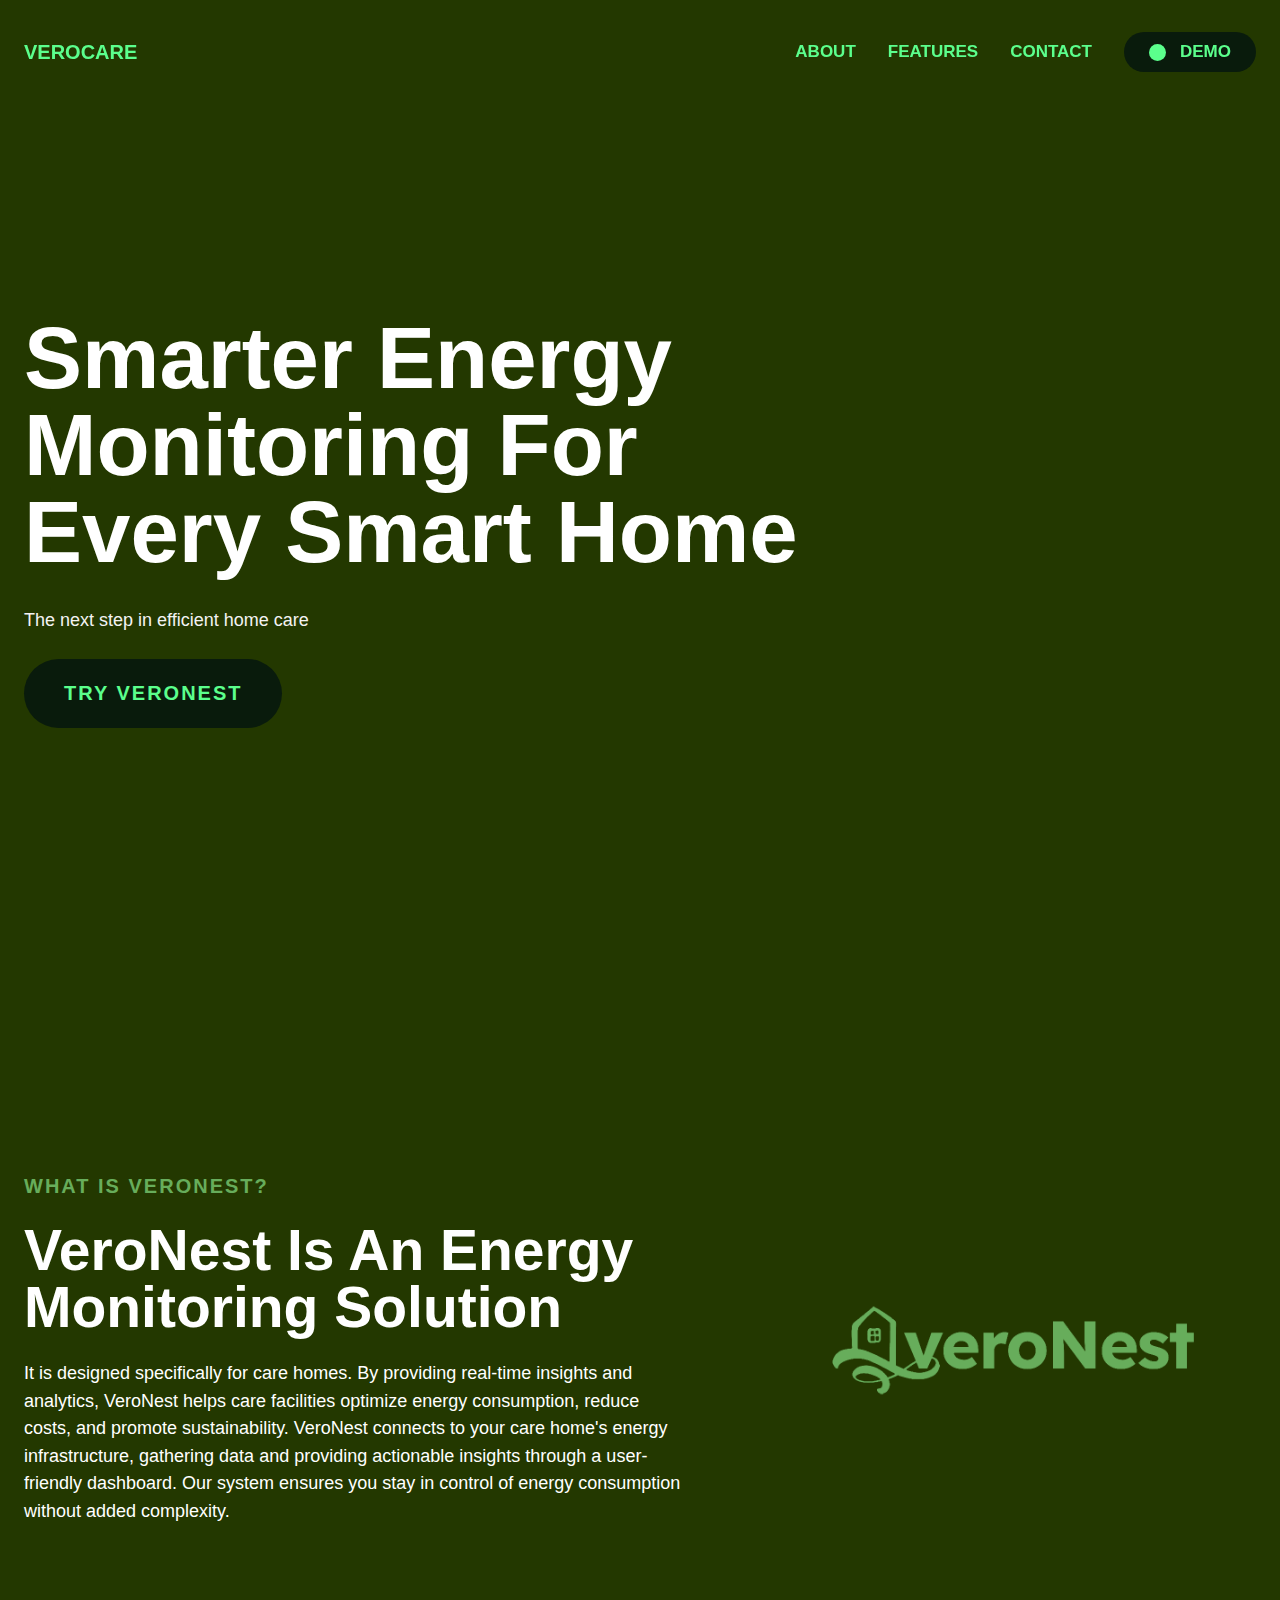
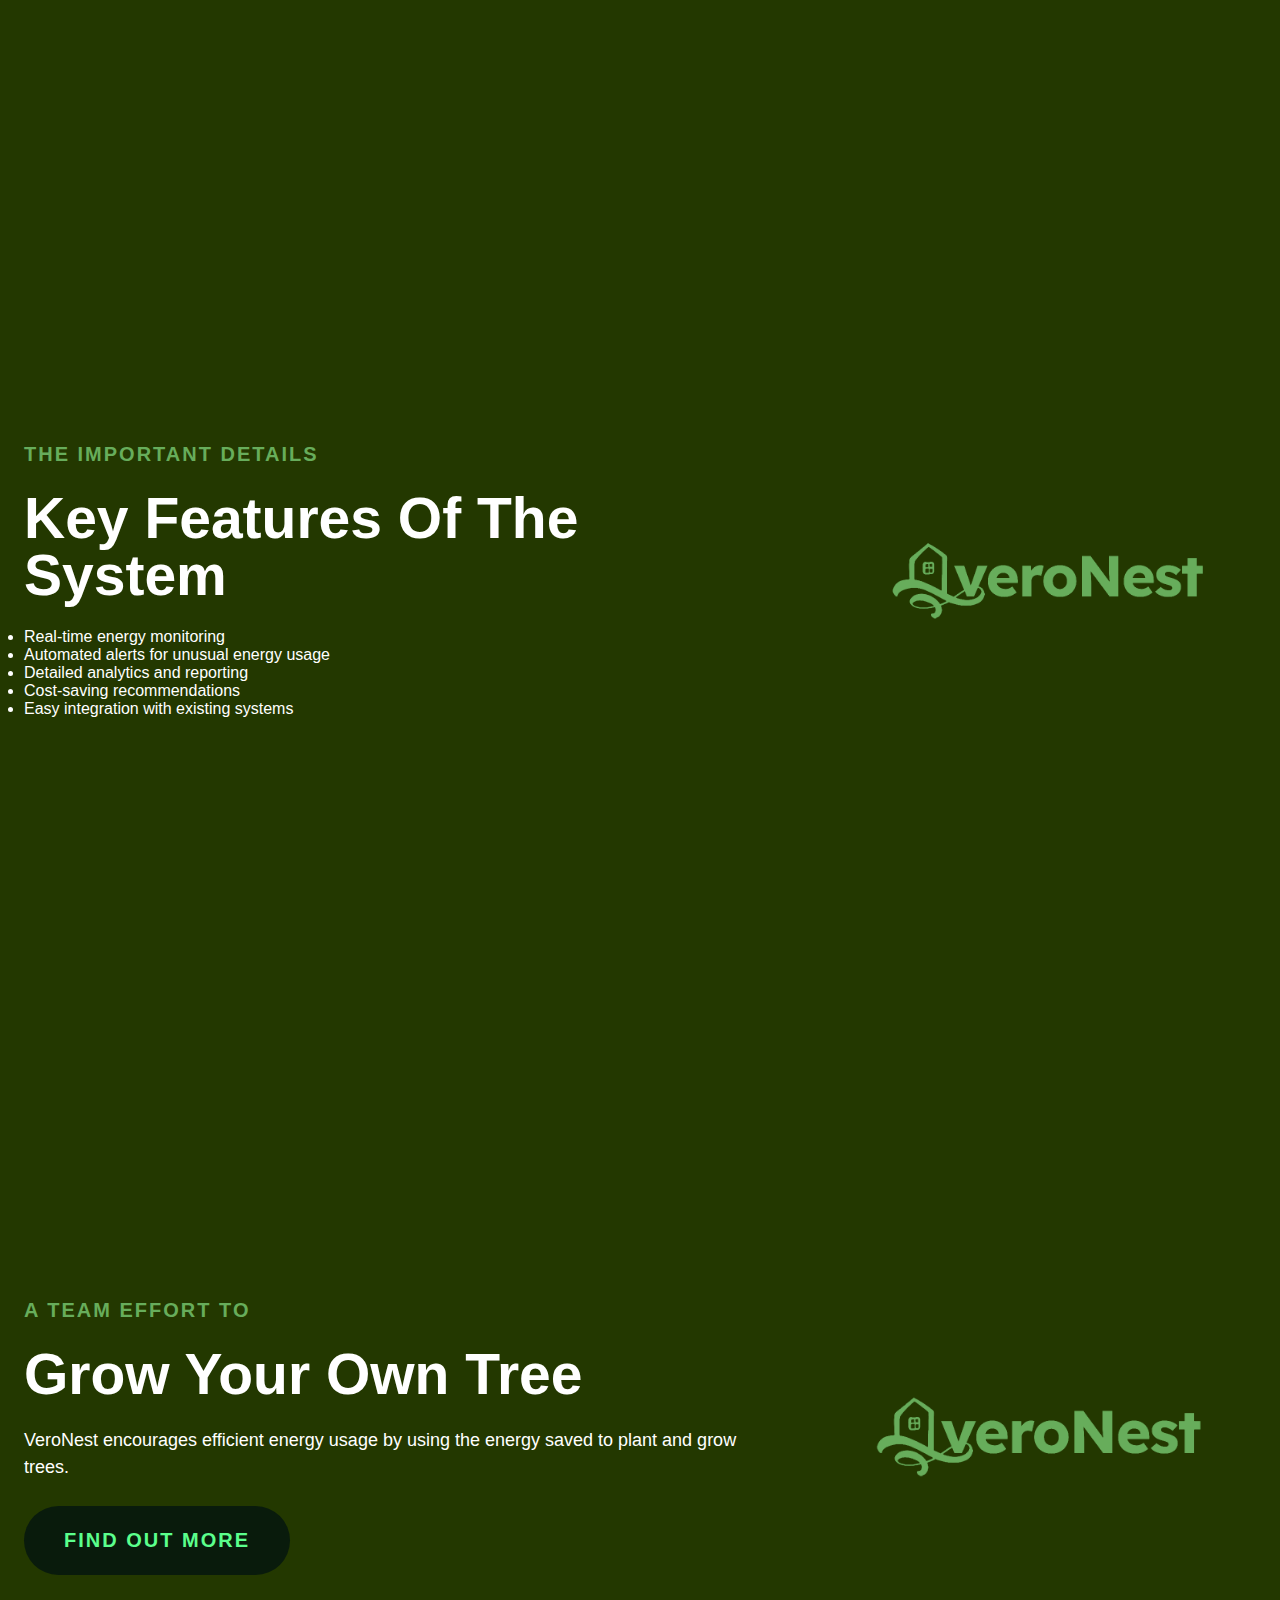
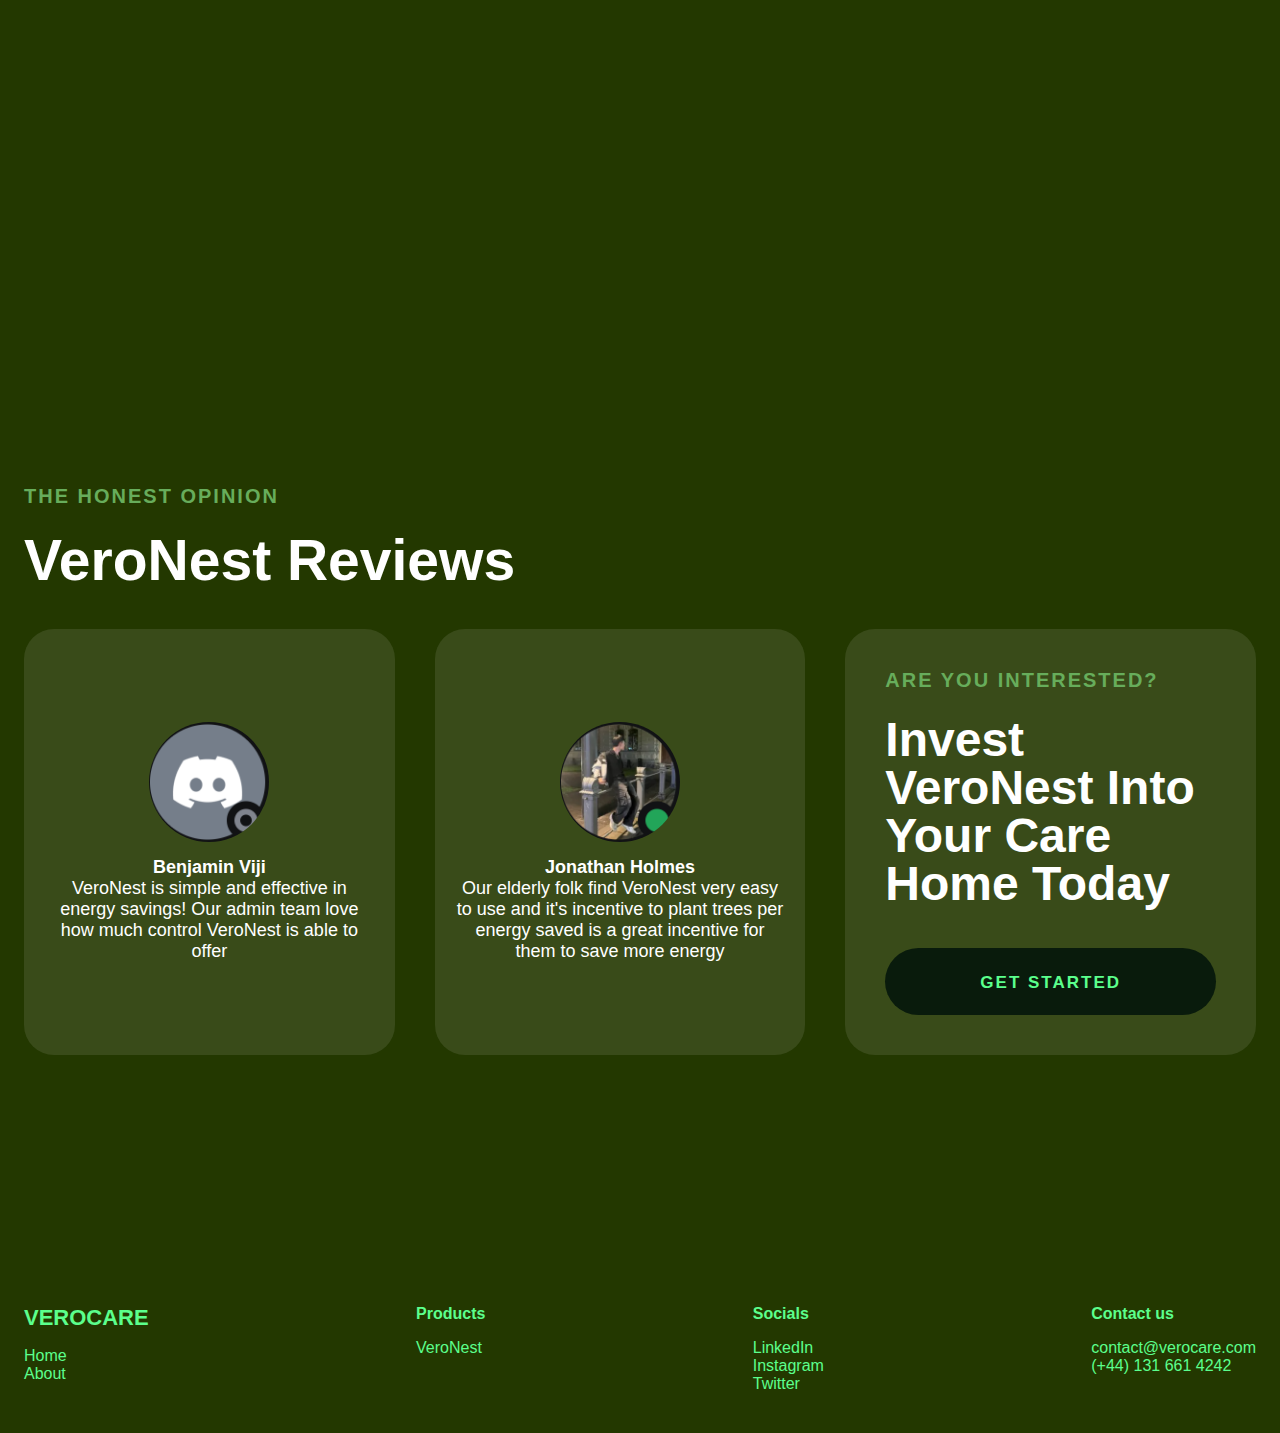
==== index.html @ 5e4a5651 "fixed index" ====
<!doctype html>
<html lang="en">
  <head>
    <meta charset="UTF-8" />
    <meta name="viewport" content="width=device-width, initial-scale=1.0" />
    <title>VeroCare</title>
    <link rel="stylesheet" href="veronest.css" />

    <style>
      @keyframes appear{
        from{
          opacity: 0;
          scale: 0.5;
        }
        to{
          opacity: 1;
          scale: 1;
        }
      }
        .hero-section,
        .feature-section,
        .testimonials-section{
        animation: appear 5s linear;
        animation-timeline: View();
        animation-range: entry 0 cover 50%;
      }
    </style>
  </head>
  <body>
    <div class="page-container">
      <div class="content-wrapper">
        <header>
          <nav class="main-nav">
            <div class="logo">
              <a href="index.html" class="logo">VeroCare</a>
            </div>
            <div class="nav-links">
              <a href="about.html" class="nav-link">about</a>
              <a href="features.html" class="nav-link">features</a>
              <a href="contact.html" class="nav-link">contact</a>
              <div class="demo-badge">
                <div class="demo-indicator"></div>
                <a href="https://care-home-eta.vercel.app/login" target="_blank" class="nav-link">DEMO</a>
              </div>
            </div>
          </nav>
        </header>

        <section class="hero-section">
          <h1 class="hero-title">
            Smarter Energy Monitoring for every smart home
          </h1>
          <p class="hero-subtitle">The next step in efficient home care</p>
          <button class="primary-button">
            <a href="https://care-home-eta.vercel.app/login" target="_blank" style="color: inherit;text-decoration: none;" >Try VeroNest</a>
          </button>
        </section>

        <section class="feature-section" id="about">
          <div class="feature-content">
            <p class="feature-tag">What is Veronest?</p>
            <h2 class="feature-title">
              VeroNest is an energy monitoring solution
            </h2>
            <p class="feature-description">
              It is designed specifically for care homes. By providing real-time
              insights and analytics, VeroNest helps care facilities optimize
              energy consumption, reduce costs, and promote sustainability.
              VeroNest connects to your care home's energy infrastructure,
              gathering data and providing actionable insights through a
              user-friendly dashboard. Our system ensures you stay in control of
              energy consumption without added complexity.
            </p>
          </div>
          <img
            src="images/veroNest_Green.png"
            alt="Veronest energy monitoring system"
            class="feature-image"
          />
        </section>

        <section class="feature-section reverse">
          <img
            src="images/veroNest_Green.png"
            alt="Veronest system details"
            class="feature-image"
          />
          <div class="feature-content">
            <p class="feature-tag">The important details</p>
            <h2 class="feature-title">Key Features of the system</h2>
            <p class="feature-description">
              <li class="feature-list-item">Real-time energy monitoring</li>
              <li class="feature-list-item">Automated alerts for unusual energy usage</li>
              <li class="feature-list-item">Detailed analytics and reporting</li>
              <li class="feature-list-item">Cost-saving recommendations</li>
              <li class="feature-list-item">Easy integration with existing systems</li>
            </p>
          </div>
        </section>

        <section class="feature-section">
          <div class="feature-content">
            <p class="feature-tag">A team effort to</p>
            <h2 class="feature-title">grow your own tree</h2>
            <p class="feature-description">
              VeroNest encourages efficient energy usage by using the energy
              saved to plant and grow trees.
            </p>
            <button class="primary-button">Find out more</button>
          </div>
          <img
            src="images/veroNest_Green.png"
            alt="Tree growing illustration"
            class="feature-image"
          />
        </section>

        <section class="testimonials-section">
          <p class="feature-tag">The honest opinion</p>
          <h2 class="feature-title">VeroNest Reviews</h2>
          <div class="testimonials-container">
            <div class="testimonial-card">
              <img src="images/alex.png" alt="Benjamin Viji" class="testimonial-image" />
              <p><strong>Benjamin Viji</strong></p>
              <p>VeroNest is simple and effective in energy savings! Our admin team love how much control VeroNest is able to offer</p>
            </div>
            <div class="testimonial-card">
              <img src="images/michael.png" alt="Jonathan Holmes" class="testimonial-image" />
              <p><strong>Jonathan Holmes</strong></p>
              <p>Our elderly folk find VeroNest very easy to use and it's incentive to plant trees per energy saved is a great incentive for them to save more energy</p>
            </div>
            <div class="cta-card">
              <p class="cta-tag">Are you interested?</p>
              <h2 class="cta-title">
                Invest VeroNest Into Your Care Home Today
              </h2>
              <button class="cta-button">
                <a href="contact.html" class="nav-link">Get Started</a>
              </button>
            </div>
          </div>
        </section>
            

        <footer class="main-footer">
          <div class="footer-content">
            <div class="footer-column">
              <h3 class="footer-logo">VeroCare</h3>
              <div class="footer-links">
                <span><a href="index.html" class="footer-links">Home</a></span>
                <br />
                <span><a href="#about" class="footer-links">About</a></span>
              </div>
            </div>
            <div class="footer-column">
              <h3 class="footer-heading">Products</h3>
              <div class="footer-links">
                <a href="https://care-home-eta.vercel.app/login" class="footer-links" target="_blank">VeroNest</a>
              </div>
            </div>
            <div class="footer-column">
              <h3 class="footer-heading">Socials</h3>
              <div class="footer-links">
                <span> <a href="#" class="footer-links">LinkedIn</a> </span>
                <br />
                <span><a href="#" class="footer-links">Instagram</a> </span>
                <br />
                <span><a href="#" class="footer-links">Twitter</a> </span>
              </div>
            </div>
            <div class="footer-column">
              <h3 class="footer-heading">Contact us</h3>
              <div class="footer-links">
                <span>contact@verocare.com</span>
                <br />
                <span>(+44) 131 661 4242</span>
              </div>
            </div>
          </div>
        </footer>
      </div>
    </div>
  </body>
</html>
---- veronest.css ----
/* Base styles */
* {
    margin: 0;
    padding: 0;
    box-sizing: border-box;
  }
  
  body {
    font-family: Helvetica, sans-serif, Arial;
    color: #ffffff;
    background-color: #233800;
    overflow-x: hidden;
  }
  
  .page-container {
    position: relative;
    width: 100%;
    min-height: 100vh;
  }
  
  .content-wrapper {
    max-width: 1440px;
    margin-left: auto;
    margin-right: auto;
    padding-left: 24px;
    padding-right: 24px;
    position: relative;
  }
  
  /* Navigation */
  .main-nav {
    position: sticky;
  top: 0; /* Stick to the top of the page */
  z-index: 1000; /* Ensure it stays above other elements */
    display: flex;
    justify-content: space-between;
    align-items: center;
    padding-top: 32px;
    padding-bottom: 32px;
  }
  
  .logo {
    color: #5bff8c;
    font-size: 20px;
    font-weight: 700;
    text-transform: uppercase;
    text-decoration: none;
  }
  
  .nav-links {
    display: flex;
    align-items: center;
    gap: 32px;
  }
  
  .nav-link {
    color: #5bff8c;
    font-size: 17px;
    font-weight: 700;
    text-transform: uppercase;
    text-decoration: none;
  }
  
  .demo-badge {
    display: flex;
    align-items: center;
    gap: 14px;
    background-color: #091b0c;
    border-radius: 60px;
    padding: 10px 25px;
  }
  
  .demo-indicator {
    width: 17px;
    height: 17px;
    border-radius: 9999px;
    background-color: #5bff8c;
  }
  
  .demo-text {
    color: #5bff8c;
    font-size: 16px;
    font-weight: 600;
  }

  
  /* Hero Section */
  .hero-section {
    margin-top: 80px;
    max-width: 781px;
  }
  
  .hero-title {
    font-size: 87px;
    font-weight: 700;
    line-height: 100%;
    text-transform: capitalize;
  }
  
  .hero-subtitle {
    margin-top: 32px;
    color: #f3f3f3;
    font-size: 18px;
    font-family: Roboto, sans-serif;
    line-height: 27.5px;
  }
  
  .primary-button {
    margin-top: 24px;
    background-color: #091b0c;
    color: #5bff8c;
    font-size: 20px;
    font-weight: 600;
    text-transform: uppercase;
    letter-spacing: 2px;
    padding: 23px 40px;
    border-radius: 83px;
    border: none;
    cursor: pointer;
    text-decoration: none;
  }
  
  /* Feature Sections */
  .feature-section {
    display: flex;
    align-items: center;
    gap: 80px;
    margin-top: 120px;
  }
  
  .feature-section.reverse {
    flex-direction: row-reverse;
  }
  
  .feature-content {
    flex: 1;
  }
  
  .feature-tag {
    color: #67ad5b;
    font-size: 20px;
    font-weight: 600;
    text-transform: uppercase;
    letter-spacing: 2px;
  }
  
  .feature-title {
    margin-top: 24px;
    font-size: 57px;
    font-weight: 700;
    line-height: 100%;
    text-transform: capitalize;
  }
  
  .feature-description {
    margin-top: 24px;
    font-size: 18px;
    font-family: Roboto, sans-serif;
    line-height: 27.5px;
  }
  
  .feature-image {
    width: 434px;
    height: 536px;
    object-fit: contain;
  }
  
  .feature-section:nth-child(3) .feature-image,
  .feature-section:nth-child(4) .feature-image {
    width: 485px;
    height: 485px;
  }
  
  .feature-section:nth-child(4) .feature-image {
    width: 416px;
    height: 416px;
  }
  
    /* Testimonials Section */
    .testimonials-section {
      margin-top: 120px;
    }
    
    .testimonials-container {
      display: flex;
      flex-wrap: wrap;
      gap: 40px;
      margin-top: 40px;
    }
    
    .testimonial-card {
      flex: 1;
      min-height: auto;
      padding: 20px;
      background: #394b19;
      border-radius: 30px;
      display: flex;
      flex-direction: column;
      justify-content: center;
      align-items: center;
    }
    
    .testimonial-card p {
      font-size: 18px;
      color: #ffffff;
      text-align: center;
    }
    
    .testimonial-svg {
      width: 274px;
      height: 264px;
    }

    .testimonial-image {
      width: 120px;  /* Adjust the size of the image */
      height: 120px; /* Maintain aspect ratio */
      border-radius: 50%; /* Circle the image */
      margin-bottom: 15px; /* Add space between the image and the review text */
    }
    
    /* Ensuring testimonial box expands based on content */
    .testimonial-card {
      flex-grow: 1;
      width: 100%;
      max-width: 500px;
      min-height: auto;
      height: auto;
    }
    
    @media (max-width: 991px) {
      .testimonials-container {
        flex-direction: column;
      }
      
      .testimonial-card {
        max-width: 100%;
      }
    }
  
  .cta-card {
    background:#394b19;
    border-radius: 30px;
    padding: 40px;
    flex: 1;
  }
  
  .cta-tag {
    color: #67ad5b;
    font-size: 20px;
    font-weight: 600;
    text-transform: uppercase;
    letter-spacing: 2px;
  }
  
  .cta-title {
    margin-top: 24px;
    font-size: 48px;
    font-weight: 700;
    line-height: 100%;
    text-transform: capitalize;
  }
  
  .cta-button {
    margin-top: 40px;
    background-color: #091b0c;
    color: #5bff8c;
    font-size: 20px;
    font-weight: 600;
    text-transform: uppercase;
    letter-spacing: 2px;
    padding: 22px 71px;
    border-radius: 36px;
    width: 100%;
    border: none;
    cursor: pointer;
  }
  
  /* Footer */
  .main-footer {
    margin-top: 120px;
    padding-bottom: 40px;
  }
  
  .footer-content {
    display: flex;
    justify-content: space-between;
  }
  
  .footer-logo {
    color: #5bff8c;
    font-size: 22px;
    font-weight: 600;
    text-transform: uppercase;
  }
  
  .footer-heading {
    color: #5bff8c;
    font-size: 16px;
    font-weight: 600;
  }
  
  .footer-links {
    margin-top: 16px;
    color: #5bff8c;
    font-size: 16px;
    font-family: Roboto, sans-serif;
    text-decoration: none;
  }
  
  /* Media Queries */
  @media (max-width: 991px) {
    .feature-section {
      flex-direction: column;
      gap: 40px;
    }
  
    .feature-section.reverse {
      flex-direction: column;
    }
  
    .hero-title {
      font-size: 60px;
    }
  
    .feature-title {
      font-size: 40px;
    }
  
    .cta-title {
      font-size: 36px;
    }
  
    .testimonials-container {
      flex-direction: column;
    }
  
    .footer-content {
      flex-direction: column;
      gap: 40px;
    }
  
    .feature-image {
      max-width: 100%;
    }
  }
  
  @media (max-width: 640px) {
    .main-nav {
      padding-top: 20px;
      padding-bottom: 20px;
    }
  
    .nav-links {
      display: none;
    }
  
    .mobile-menu-button {
      display: block;
    }
  
    .hero-section {
      margin-top: 40px;
    }
  
    .hero-title {
      font-size: 40px;
    }
  
    .feature-title {
      font-size: 32px;
    }
  
    .cta-title {
      font-size: 28px;
    }
  }
  

  /*contact form css*/
  nav ul {
    list-style: none;
    display: flex;
    gap: 20px;
}

nav ul li {
    display: inline;
}

nav ul li a {
    text-decoration: none;
    color: #333;
    font-weight: bold;
    transition: color 0.3s ease-in-out;
}

nav ul li a:hover {
    color: #67AD5B;
}

/* Hero Section */
.hero {
    text-align: center;
    padding: 80px 20px;
    background: linear-gradient(to right, #233800, #233800);
    color: #fff;
    
}

.hero h2 {
    font-size: 36px;
    margin-bottom: 10px;
}

.hero p {
    font-size: 18px;
    margin-bottom: 20px;
}

.btn {
    display: inline-block;
    padding: 12px 24px;
    background: #fff;
    color: #67AD5B;
    text-decoration: none;
    font-weight: bold;
    border-radius: 5px;
    transition: 0.3s ease-in-out;
}

.btn:hover {
    background: #f1f1f1;
}

/* Overview Section */
.overview {
    display: flex;
    align-items: center;
    justify-content: space-between;
    padding: 50px;
    background: #fff;
}

.overview .content {
    max-width: 50%;
    
}

.overview h3 {
    font-size: 28px;
}

.overview img {
    max-width: 40%;
    border-radius: 10px;
}

/* Features Section */
.features {
    display: flex;
    flex-wrap: wrap;
    gap: 20px;
    padding: 50px;
    background: #233800;
}

.feature {
    flex: 1 1 45%;
    padding: 20px;
    background: #67ad5b;
    border-radius: 8px;
    box-shadow: 0 4px 6px rgba(0, 0, 0, 0.1);
}

.feature h3 {
    font-size: 24px;
    margin-bottom: 10px;
}

/* Contact Form */
.contact-form {
    text-align: center;
    padding: 50px;
    background: #233800;
}

.contact-form h3 {
    font-size: 28px;
    margin-bottom: 20px;
}

form {
    display: flex;
    flex-direction: column;
    gap: 15px;
    max-width: 400px;
    margin: 0 auto;
}

input, textarea {
    width: 100%;
    padding: 10px;
    border: 1px solid #ccc;
    border-radius: 5px;
}

button {
    padding: 12px;
    background: #67AD5B;
    color: #fff;
    border: none;
    border-radius: 5px;
    font-weight: bold;
    cursor: pointer;
    transition: 0.3s ease-in-out;
}

button:hover {
    background: #67AD5B;
}

/* Team Section */
.team {
    text-align: center;
    padding: 50px;
    background: ##233800;
}

.team h3 {
    font-size: 28px;
    margin-bottom: 30px;
    
}

.team-member {
    display: inline-block;
    margin: 20px;
    text-align: center;
}

.team-member img {
    width: 120px;
    height: 120px;
    border-radius: 50%;
    margin-bottom: 10px;
}

/* Add padding between sections */
.hero-section,
.feature-section,
.testimonials-section{
  padding: 130px 0; /* Adjust the top and bottom padding */
}
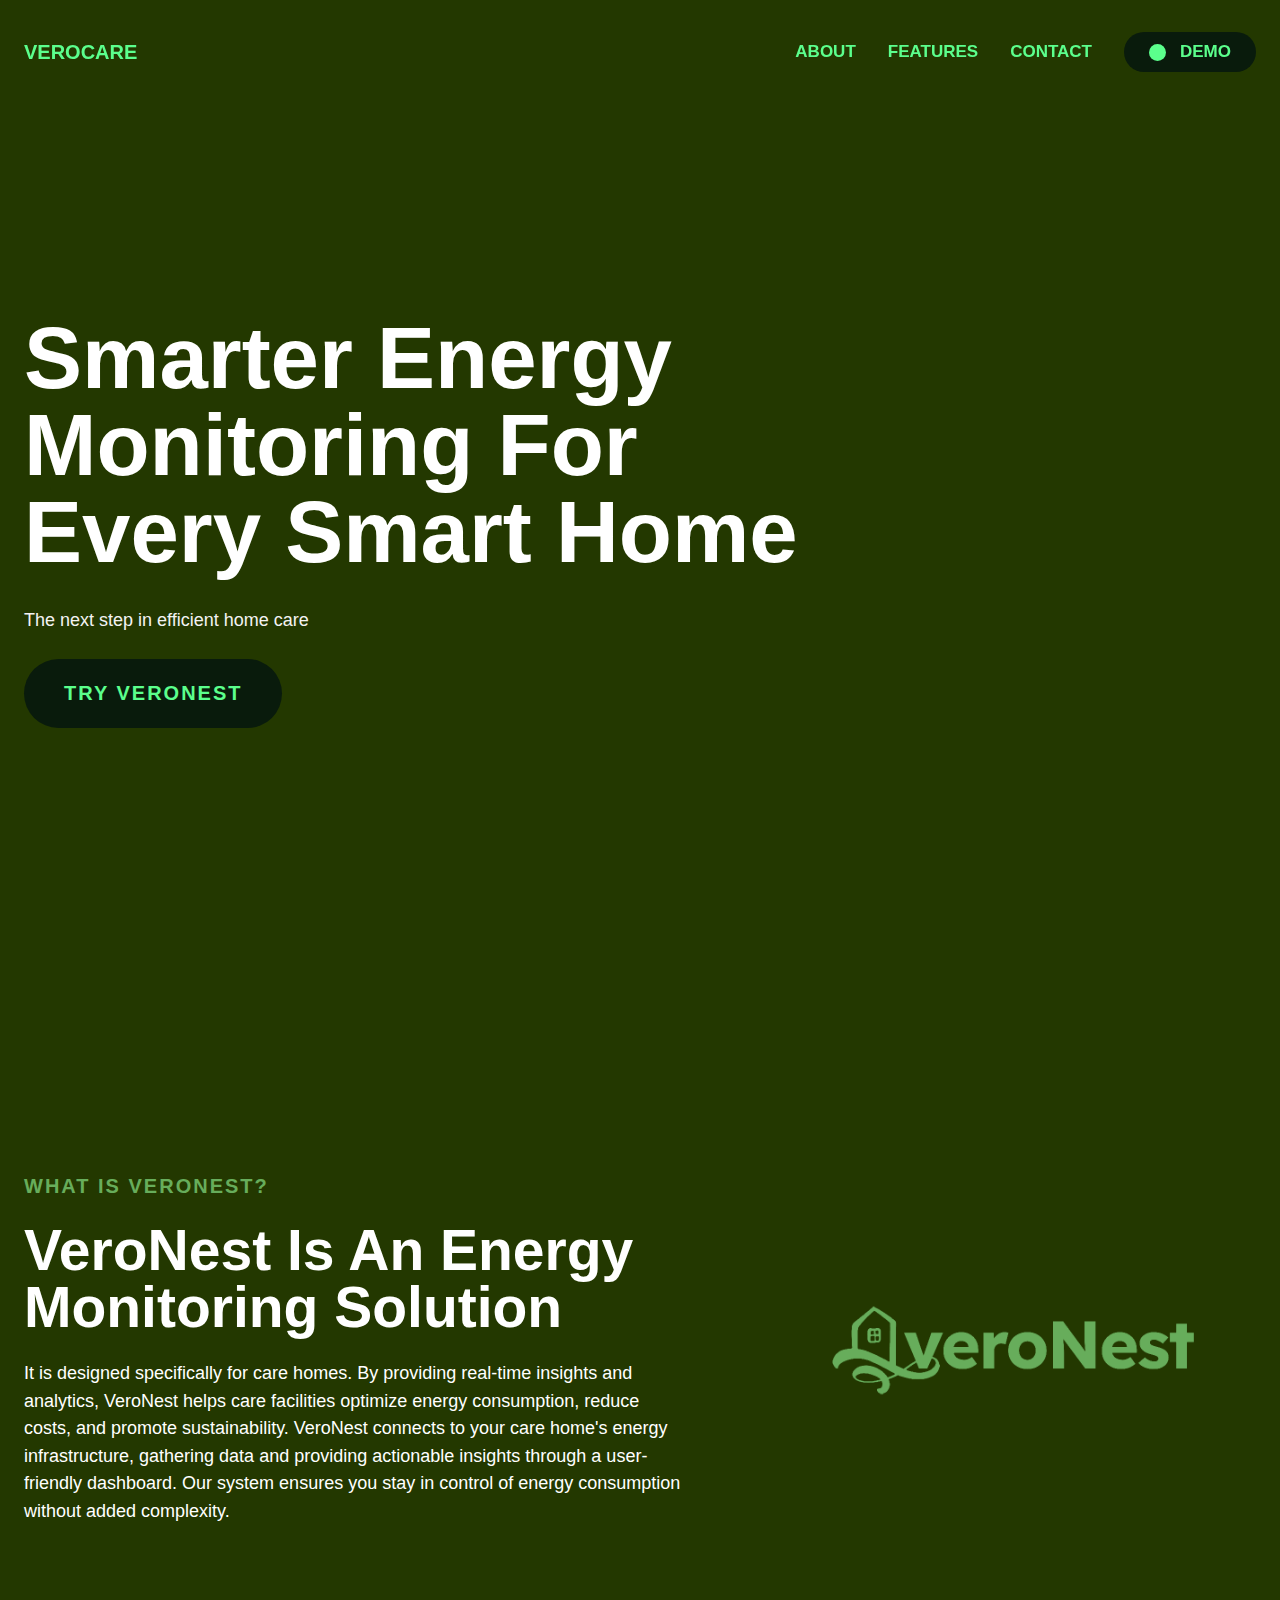
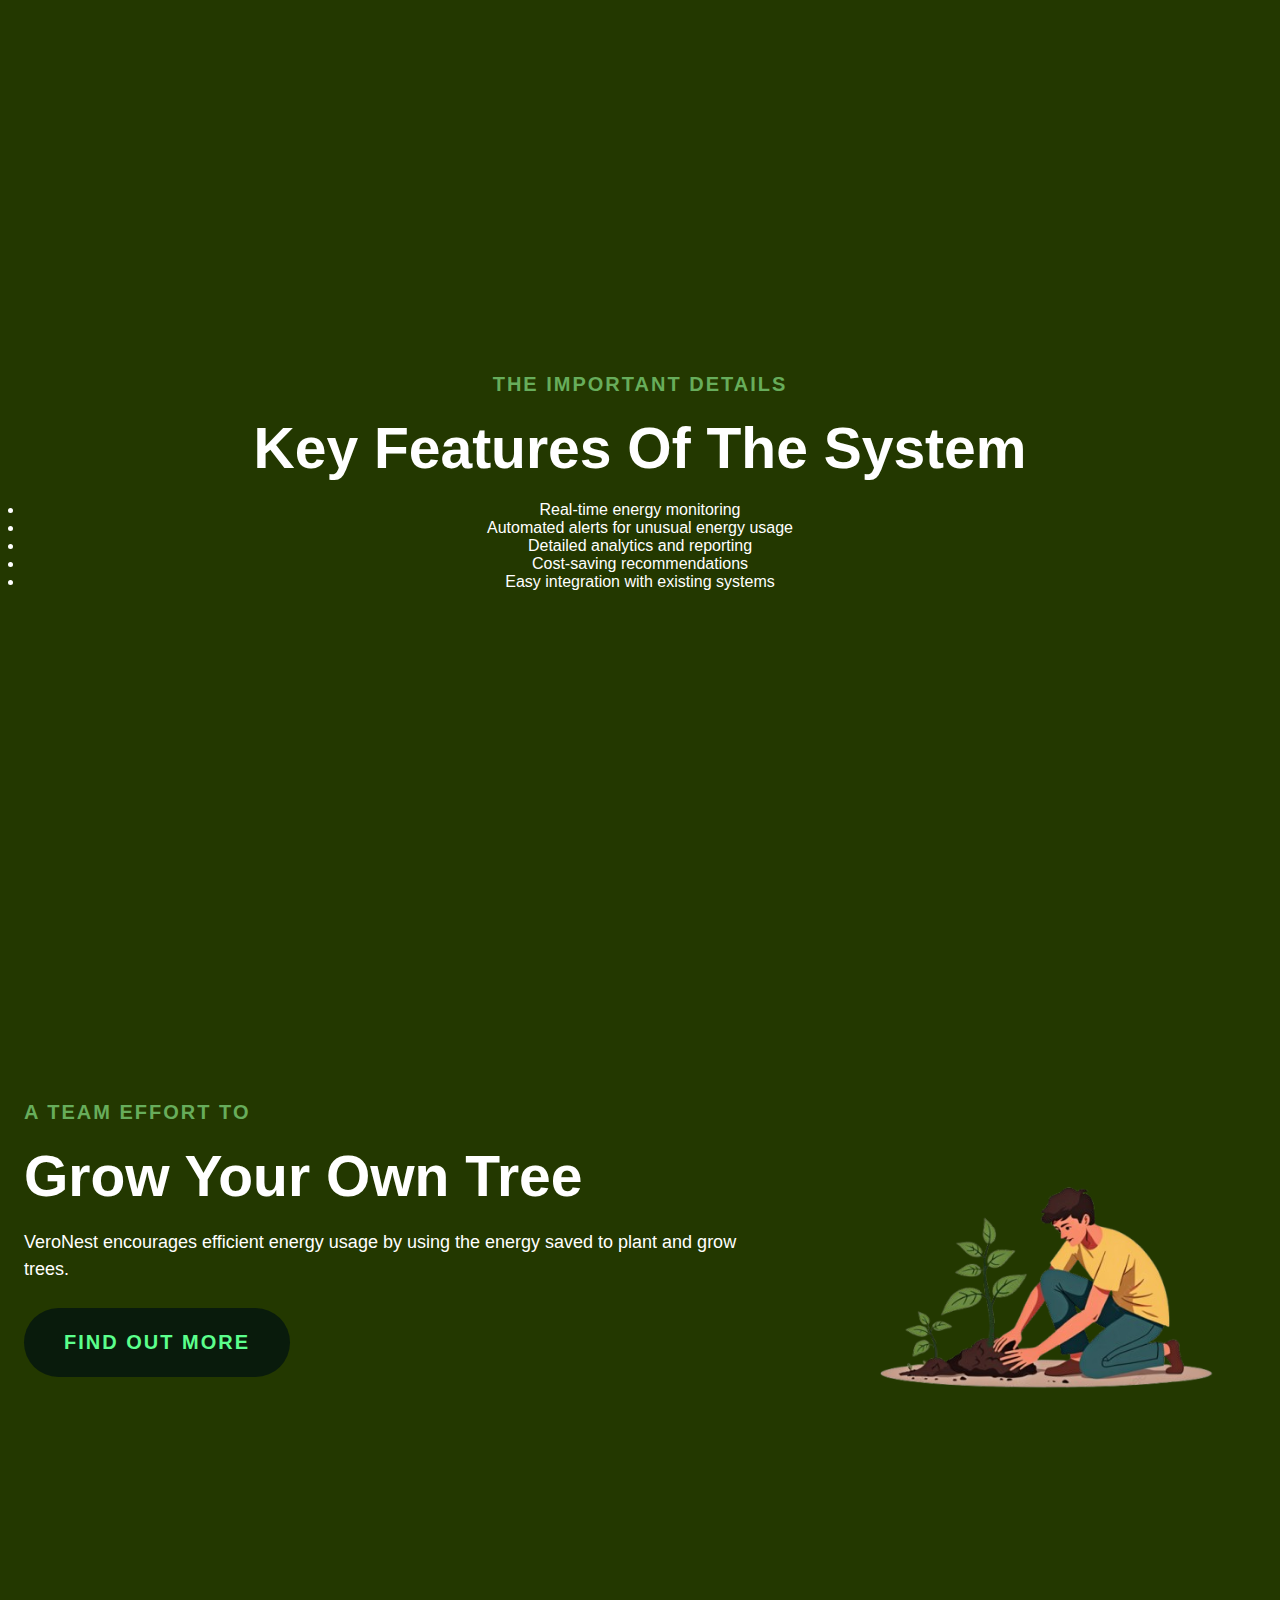
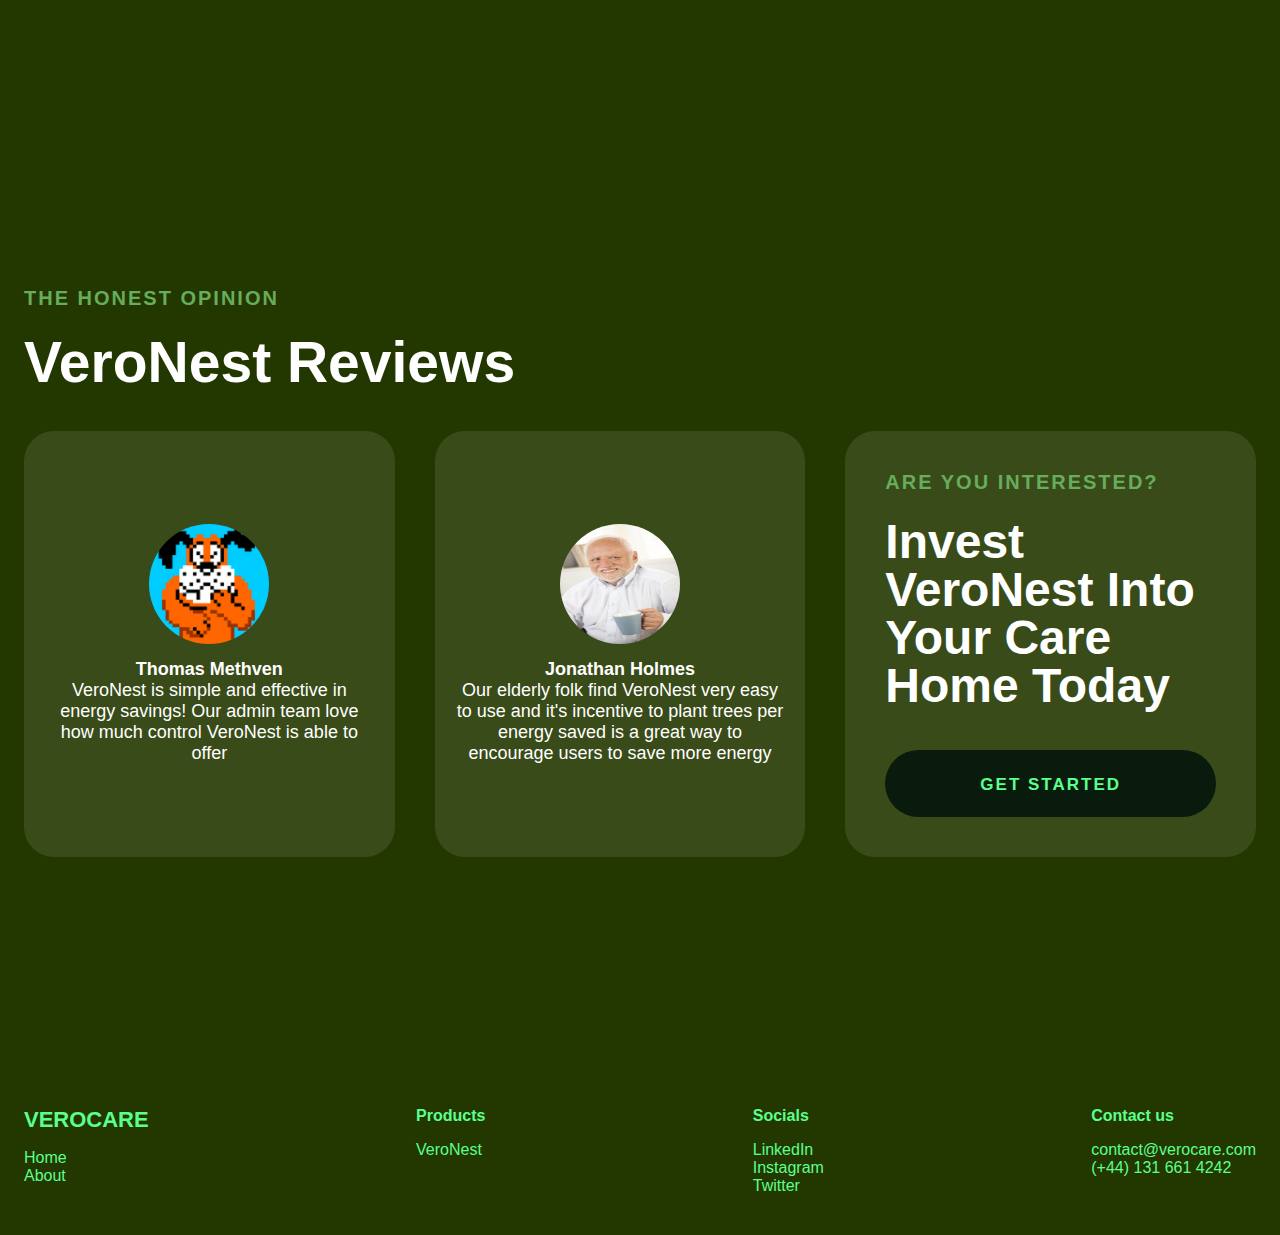
==== commit c078496a: "Completion" ====
--- a/index.html
+++ b/index.html
@@ -80,20 +80,15 @@
         </section>
 
         <section class="feature-section reverse">
-          <img
-            src="images/veroNest_Green.png"
-            alt="Veronest system details"
-            class="feature-image"
-          />
           <div class="feature-content">
-            <p class="feature-tag">The important details</p>
-            <h2 class="feature-title">Key Features of the system</h2>
+            <p class="feature-tag" style="text-align: center;">The important details</p>
+            <h2 class="feature-title" style="text-align: center;">Key Features of the system</h2>
             <p class="feature-description">
-              <li class="feature-list-item">Real-time energy monitoring</li>
-              <li class="feature-list-item">Automated alerts for unusual energy usage</li>
-              <li class="feature-list-item">Detailed analytics and reporting</li>
-              <li class="feature-list-item">Cost-saving recommendations</li>
-              <li class="feature-list-item">Easy integration with existing systems</li>
+              <li class="feature-list-item" style="text-align: center;">Real-time energy monitoring</li>
+              <li class="feature-list-item" style="text-align: center;">Automated alerts for unusual energy usage</li>
+              <li class="feature-list-item" style="text-align: center;">Detailed analytics and reporting</li>
+              <li class="feature-list-item" style="text-align: center;">Cost-saving recommendations</li>
+              <li class="feature-list-item" style="text-align: center;">Easy integration with existing systems</li>
             </p>
           </div>
         </section>
@@ -109,7 +104,7 @@
             <button class="primary-button">Find out more</button>
           </div>
           <img
-            src="images/veroNest_Green.png"
+            src="images/treeplant.png"
             alt="Tree growing illustration"
             class="feature-image"
           />
@@ -120,14 +115,14 @@
           <h2 class="feature-title">VeroNest Reviews</h2>
           <div class="testimonials-container">
             <div class="testimonial-card">
-              <img src="images/alex.png" alt="Benjamin Viji" class="testimonial-image" />
-              <p><strong>Benjamin Viji</strong></p>
+              <img src="images/Tombackup.png" alt="Thomas Methven" class="testimonial-image" />
+              <p><strong>Thomas Methven</strong></p>
               <p>VeroNest is simple and effective in energy savings! Our admin team love how much control VeroNest is able to offer</p>
             </div>
             <div class="testimonial-card">
-              <img src="images/michael.png" alt="Jonathan Holmes" class="testimonial-image" />
+              <img src="images/review2.webp" alt="Jonathan Holmes" class="testimonial-image" />
               <p><strong>Jonathan Holmes</strong></p>
-              <p>Our elderly folk find VeroNest very easy to use and it's incentive to plant trees per energy saved is a great incentive for them to save more energy</p>
+              <p>Our elderly folk find VeroNest very easy to use and it's incentive to plant trees per energy saved is a great way to encourage users to save more energy</p>
             </div>
             <div class="cta-card">
               <p class="cta-tag">Are you interested?</p>
@@ -149,7 +144,7 @@
               <div class="footer-links">
                 <span><a href="index.html" class="footer-links">Home</a></span>
                 <br />
-                <span><a href="#about" class="footer-links">About</a></span>
+                <span><a href="about.html" class="footer-links">About</a></span>
               </div>
             </div>
             <div class="footer-column">
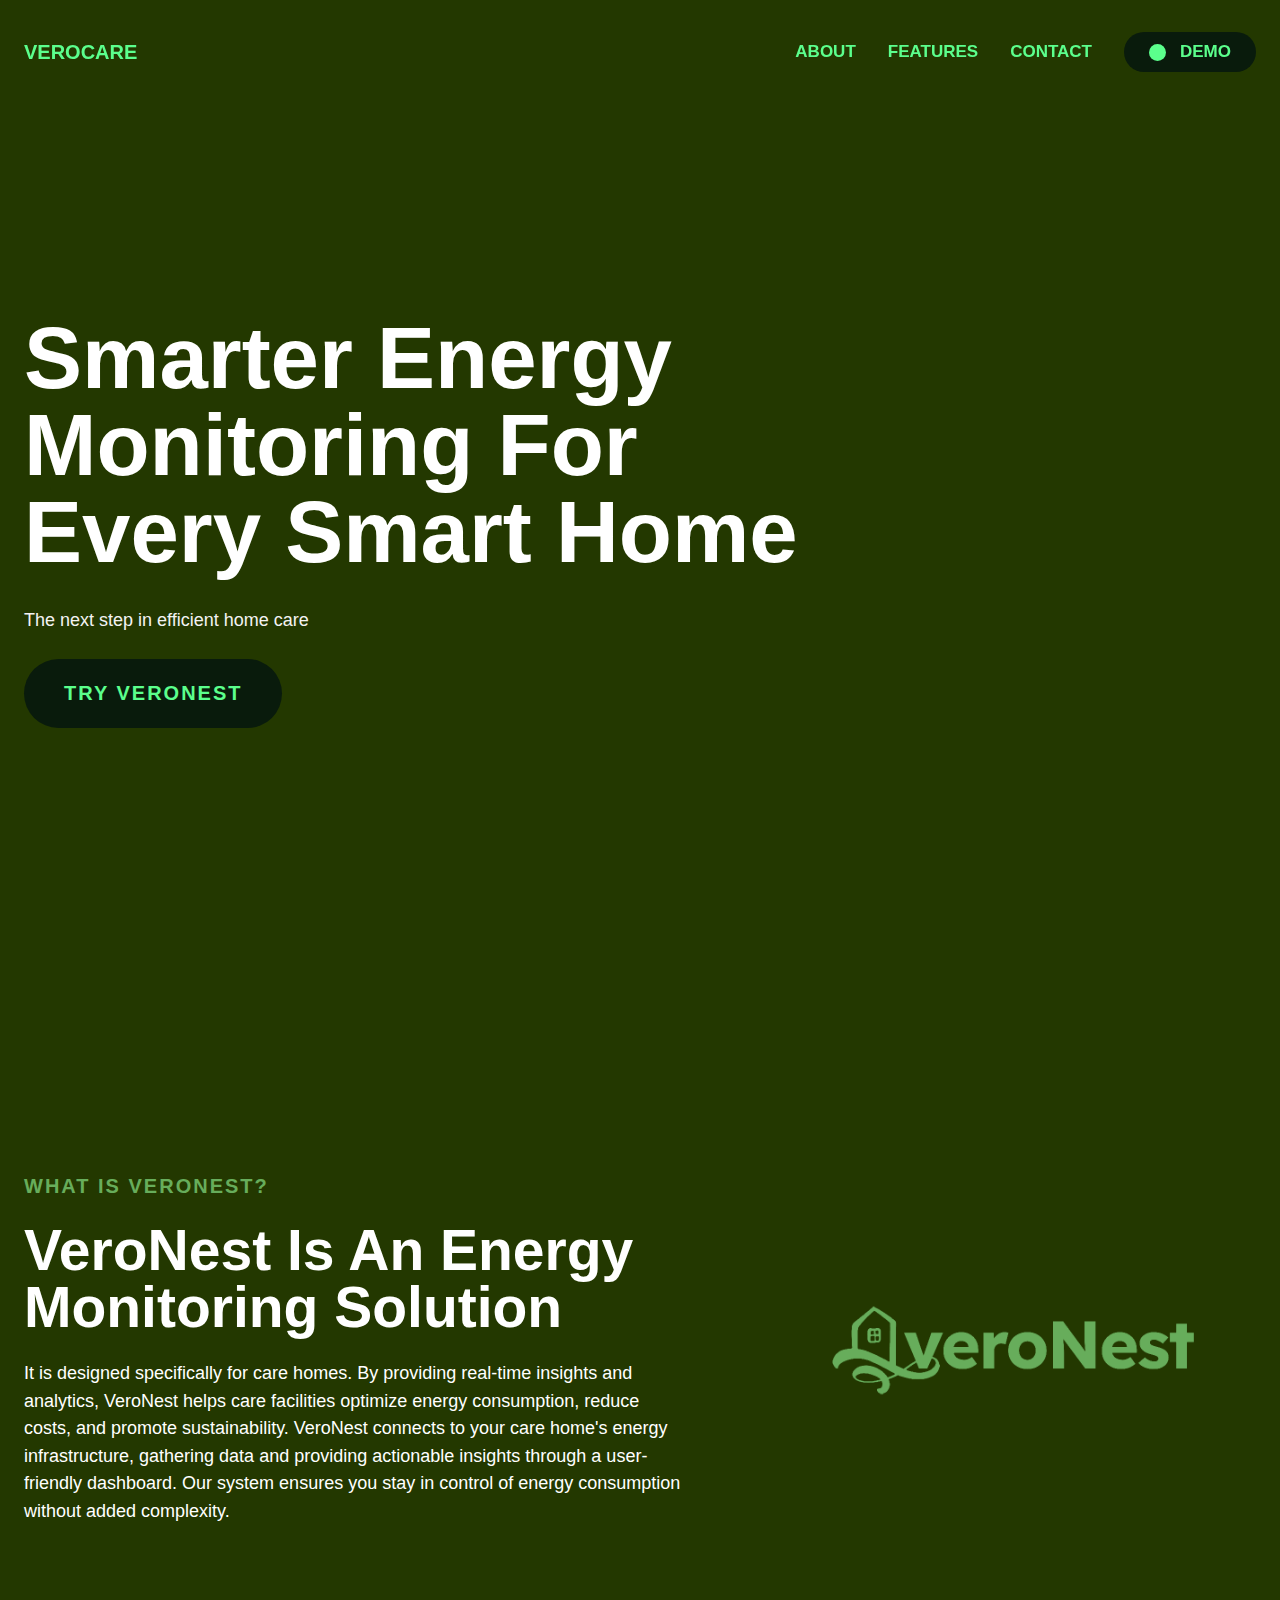
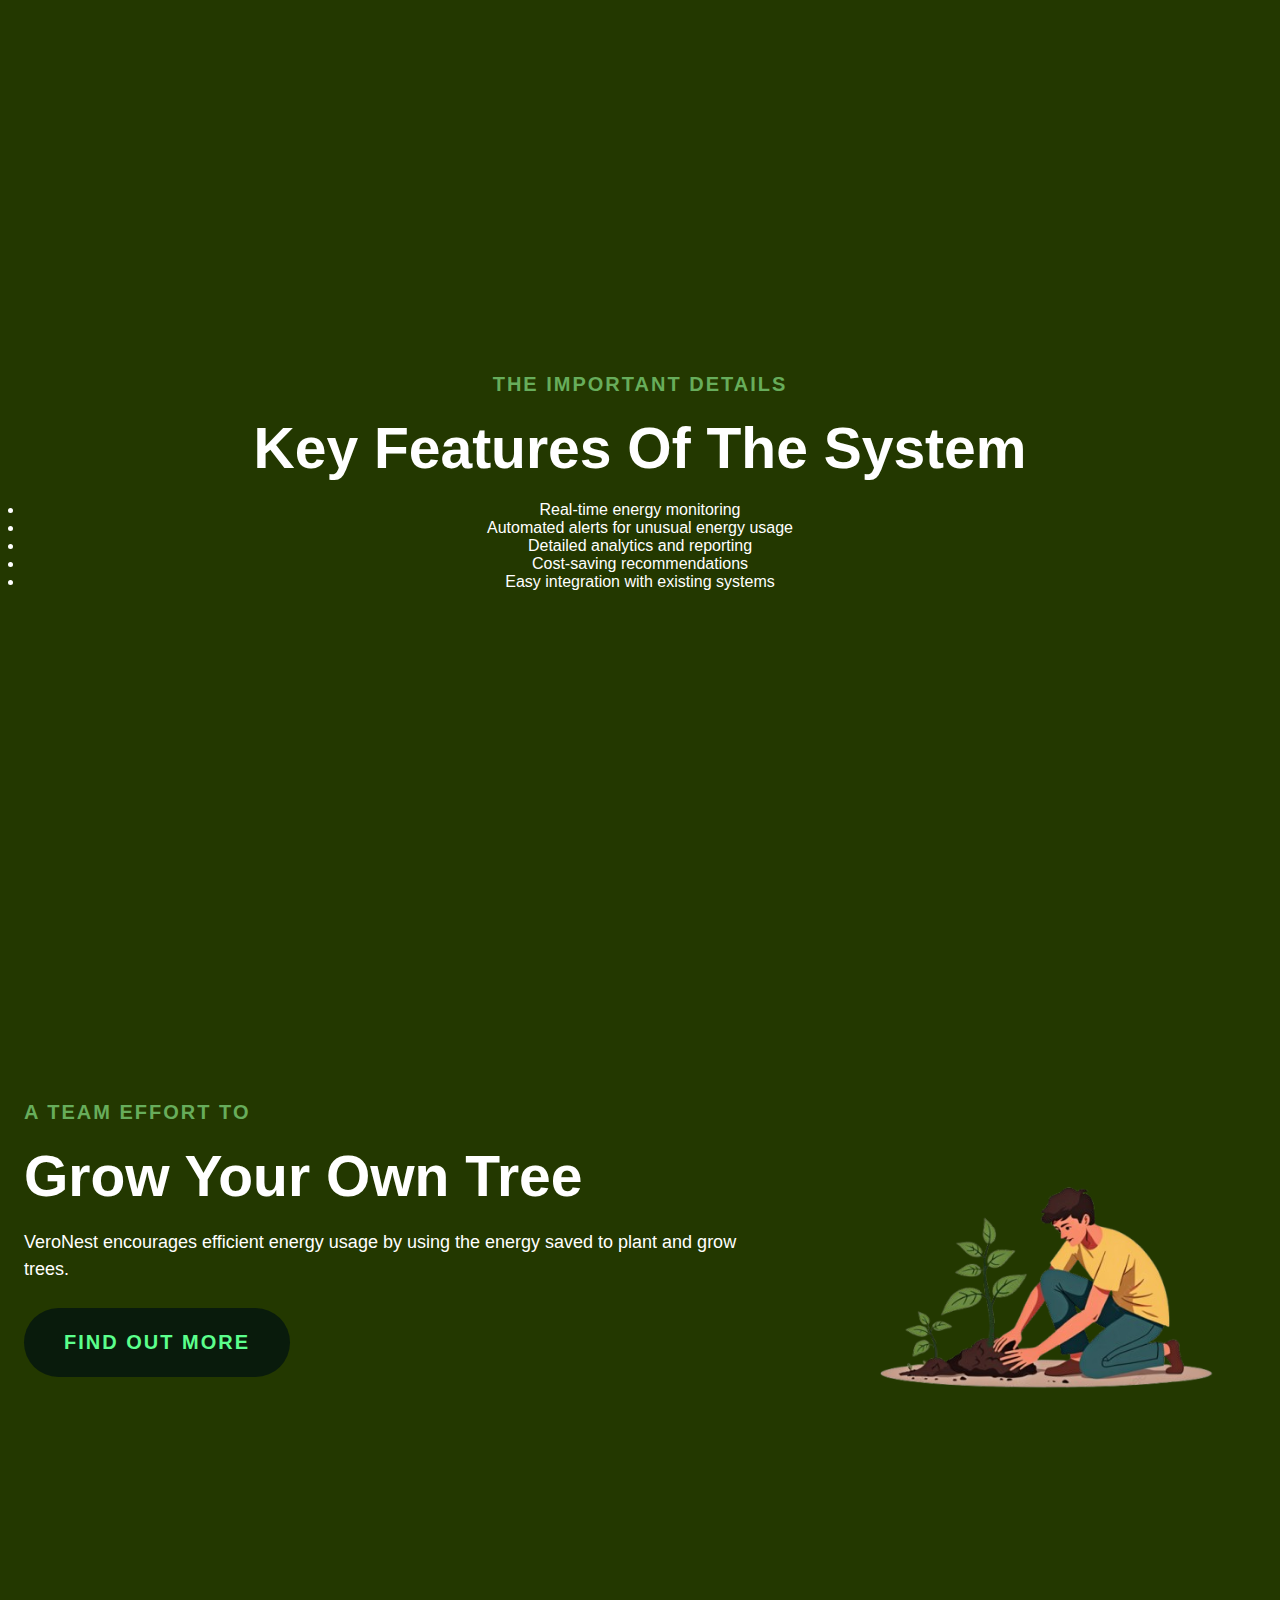
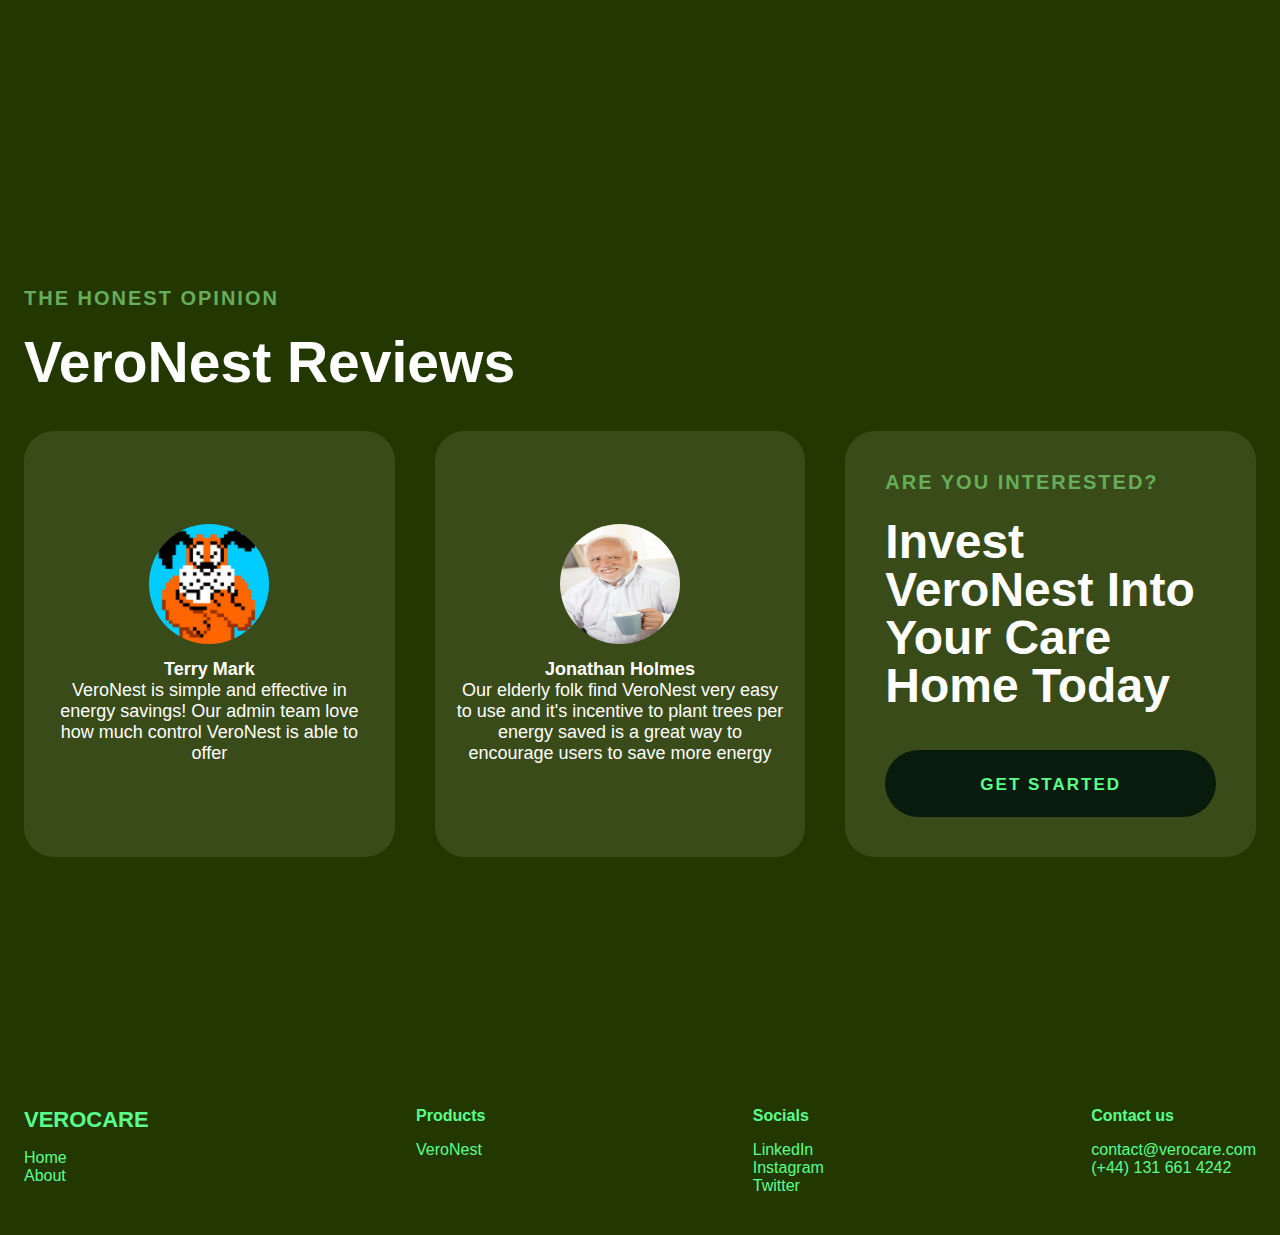
==== commit 6cd01231: "review" ====
--- a/index.html
+++ b/index.html
@@ -116,7 +116,7 @@
           <div class="testimonials-container">
             <div class="testimonial-card">
               <img src="images/Tombackup.png" alt="Thomas Methven" class="testimonial-image" />
-              <p><strong>Thomas Methven</strong></p>
+              <p><strong>Terry Mark</strong></p>
               <p>VeroNest is simple and effective in energy savings! Our admin team love how much control VeroNest is able to offer</p>
             </div>
             <div class="testimonial-card">
